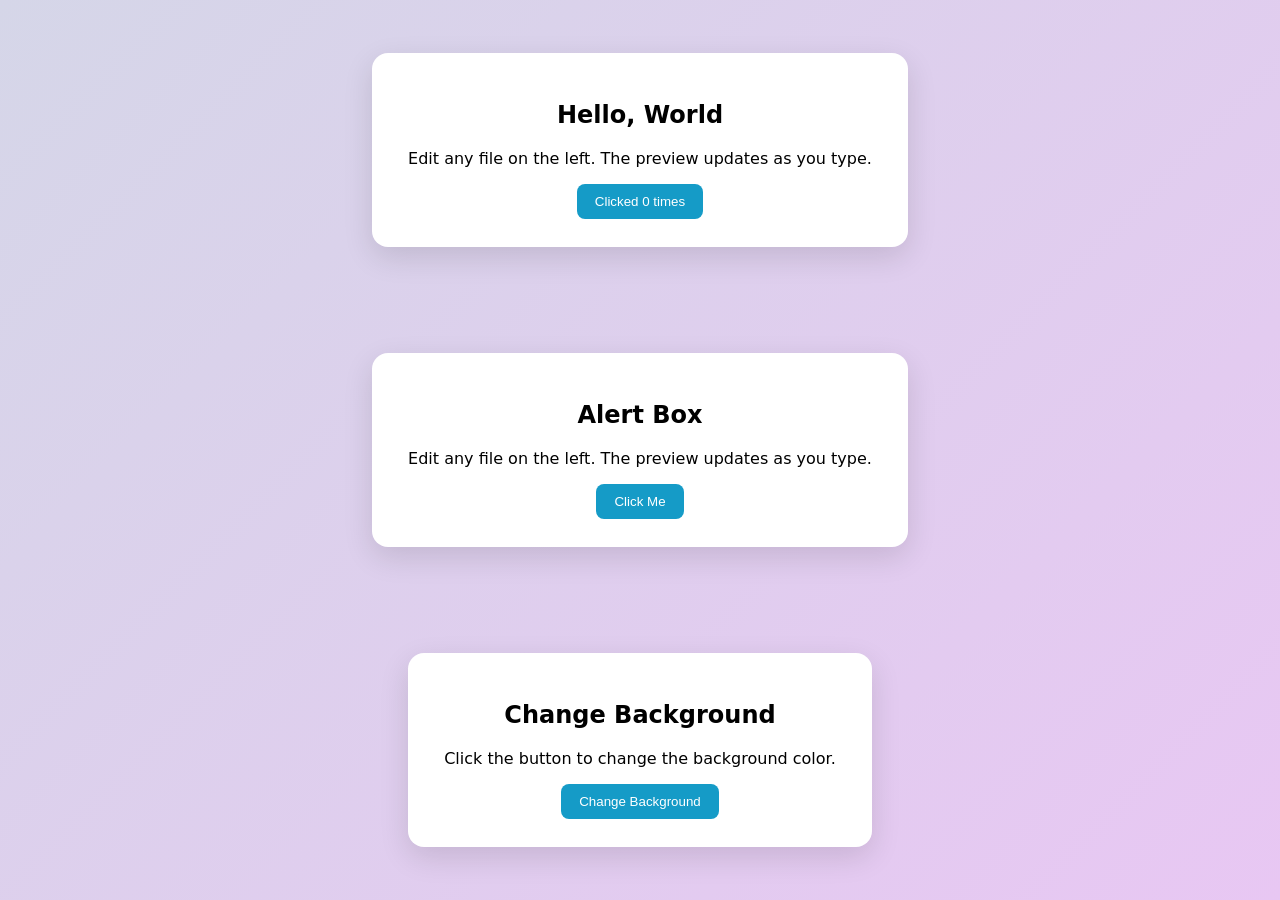
==== WEEK 3/index.html @ 6d36ca95 "Added new file" ====
<!DOCTYPE html>
<html lang="en">
<head>
    <meta charset="UTF-8">
    <meta name="viewport" content="width=device-width, initial-scale=1.0">
    <title>My Pages</title>
    <link rel="stylesheet" href="style.css">
</head>
<body>

    <div class="card">
        <h2>Hello, World</h2>
        <p>Edit any file on the left. The preview updates as you type.</p>
        <button id="btn">Clicked 0 times</button>
    </div>

    <div class="card">
        <h2>Alert Box</h2>
        <p>Edit any file on the left. The preview updates as you type.</p>
        <button id="btn1">Click Me</button>
    </div>

    <div class="card">
        <h2>Change Background</h2>
        <p>Click the button to change the background color.</p>
        <button id="btn2">Change Background</button>
    </div>

    <script src="script.js"></script>
</body>
</html>
---- WEEK 3/style.css ----
body {
    margin: 0;
    min-height: 100vh;
    display: grid;
    place-items: center;
    font-family: system-ui, sans-serif;
    background: linear-gradient(135deg, #d5d6e8, #e8c7f3);
}

.card {
    background: white;
    padding: 28px 36px;
    border-radius: 16px;
    box-shadow: 0 10px 30px rgba(0, 0, 0, .12);
    text-align: center;
}

button {
    padding: 10px 18px;
    border: 0;
    border-radius: 8px;
    background: #159bc7;
    color: white;
    cursor: pointer;
}

button:hover {
    background: #087da5;
}
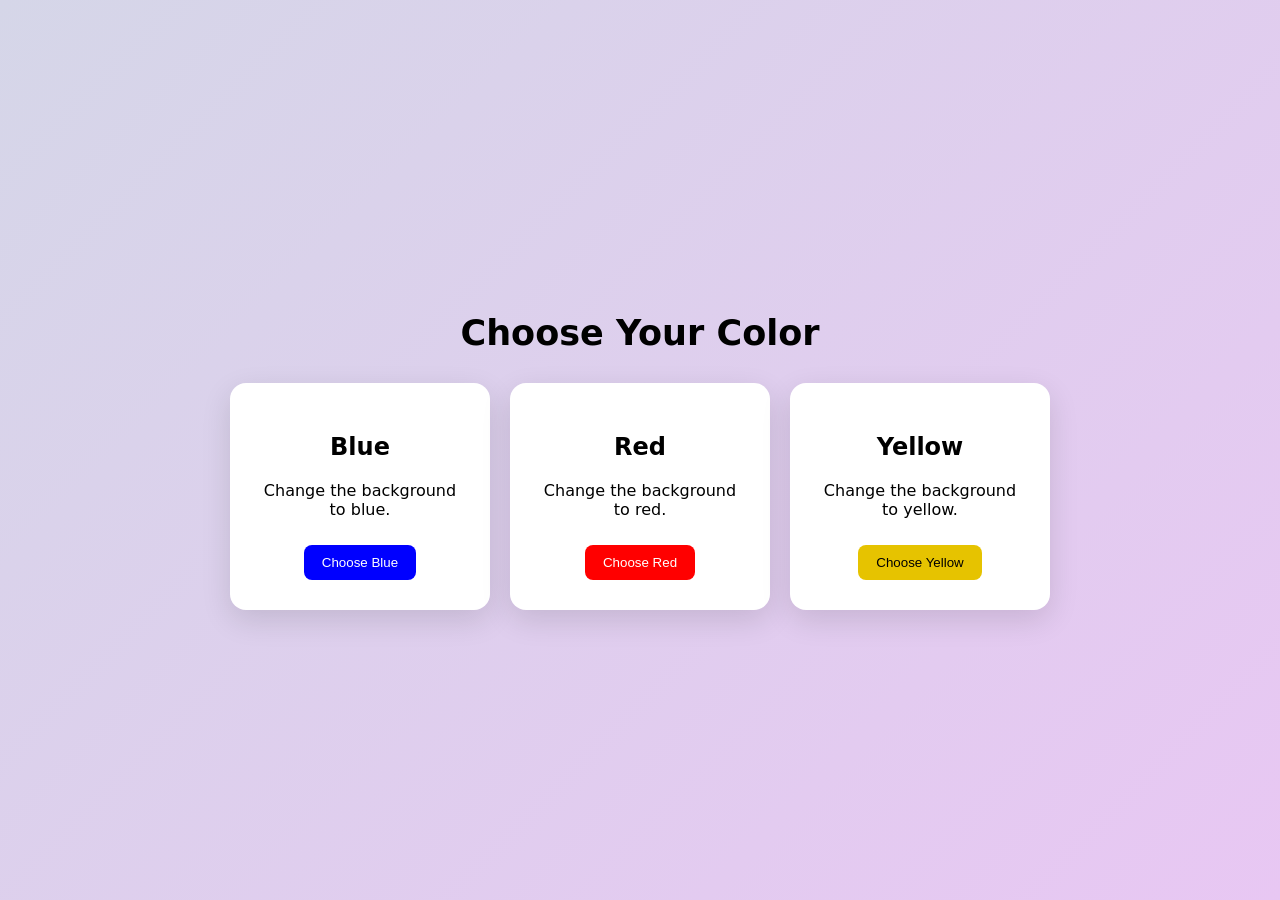
==== commit 5d11ba4e: "Added another file" ====
--- a/WEEK 3/index.html
+++ b/WEEK 3/index.html
@@ -3,29 +3,36 @@
 <head>
     <meta charset="UTF-8">
     <meta name="viewport" content="width=device-width, initial-scale=1.0">
-    <title>My Pages</title>
+    <title>Change Background Color</title>
     <link rel="stylesheet" href="style.css">
 </head>
 <body>
 
-    <div class="card">
-        <h2>Hello, World</h2>
-        <p>Edit any file on the left. The preview updates as you type.</p>
-        <button id="btn">Clicked 0 times</button>
-    </div>
+    <h1 id="colorMessage">Choose Your Color</h1>
 
-    <div class="card">
-        <h2>Alert Box</h2>
-        <p>Edit any file on the left. The preview updates as you type.</p>
-        <button id="btn1">Click Me</button>
-    </div>
+    <div class="container">
 
-    <div class="card">
-        <h2>Change Background</h2>
-        <p>Click the button to change the background color.</p>
-        <button id="btn2">Change Background</button>
+        <div class="card">
+            <h2>Blue</h2>
+            <p>Change the background to blue.</p>
+            <button id="blue">Choose Blue</button>
+        </div>
+
+        <div class="card">
+            <h2>Red</h2>
+            <p>Change the background to red.</p>
+            <button id="red">Choose Red</button>
+        </div>
+
+        <div class="card">
+            <h2>Yellow</h2>
+            <p>Change the background to yellow.</p>
+            <button id="yellow">Choose Yellow</button>
+        </div>
+
     </div>
 
     <script src="script.js"></script>
+
 </body>
 </html>
--- a/WEEK 3/style.css
+++ b/WEEK 3/style.css
@@ -1,29 +1,61 @@
 body {
     margin: 0;
     min-height: 100vh;
-    display: grid;
-    place-items: center;
     font-family: system-ui, sans-serif;
     background: linear-gradient(135deg, #d5d6e8, #e8c7f3);
+    display: flex;
+    flex-direction: column;
+    align-items: center;
+    justify-content: center;
+    padding: 20px;
+    box-sizing: border-box;
+}
+
+h1 {
+    text-align: center;
+    font-size: 35px;
+    margin-bottom: 30px;
+}
+
+.container {
+    display: flex;
+    justify-content: center;
+    align-items: stretch;
+    flex-wrap: wrap;
+    gap: 20px;
 }
 
 .card {
     background: white;
-    padding: 28px 36px;
+    padding: 30px;
     border-radius: 16px;
     box-shadow: 0 10px 30px rgba(0, 0, 0, .12);
     text-align: center;
+    width: 200px;
 }
 
 button {
     padding: 10px 18px;
-    border: 0;
+    border: none;
     border-radius: 8px;
-    background: #159bc7;
     color: white;
     cursor: pointer;
+    margin-top: 10px;
 }
 
 button:hover {
-    background: #087da5;
-}   +    opacity: 0.8;
+}
+
+#blue {
+    background: blue;
+}
+
+#red {
+    background: red;
+}
+
+#yellow {
+    background: #e6c300;
+    color: black;
+}
